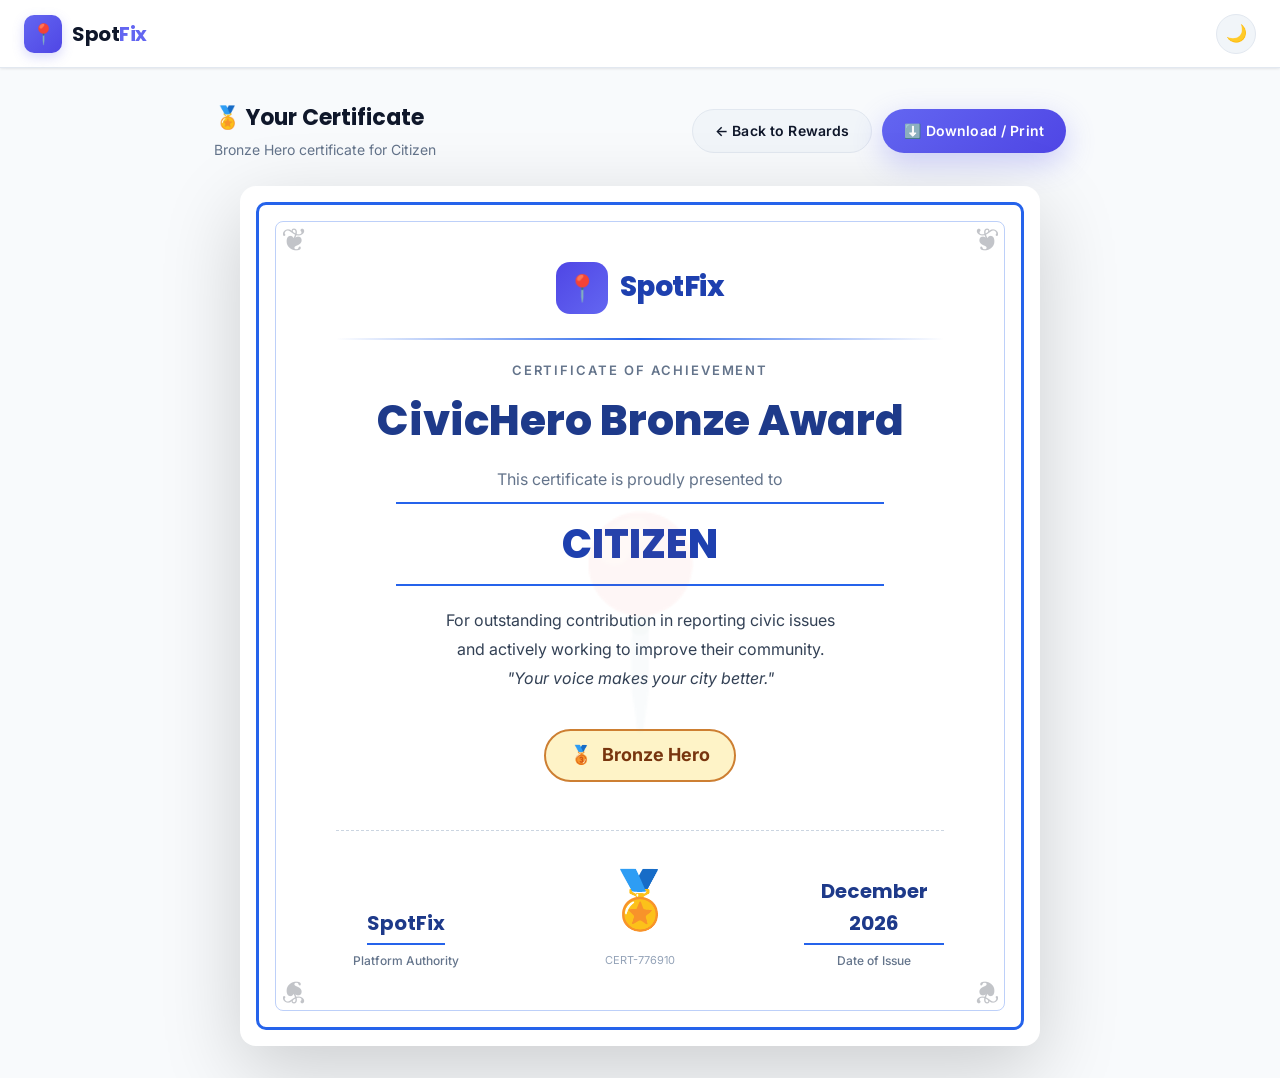
==== spotfix/certificate.html @ 0c202d06 "Added new things in the ui" ====
<!DOCTYPE html>
<html lang="en" data-theme="light">
<head>
<meta charset="UTF-8">
<meta name="viewport" content="width=device-width, initial-scale=1.0">
<title>Certificate – SpotFix</title>
<link rel="stylesheet" href="style.css">
<style>
body { background: var(--bg); }

.page-layout {
  max-width: 900px;
  margin: 0 auto;
  padding: 32px 24px;
}

/* Certificate Paper */
.certificate-paper {
  background: white;
  border-radius: 16px;
  box-shadow: 0 24px 80px rgba(0,0,0,0.18);
  position: relative;
  overflow: hidden;
  margin: 0 auto;
  max-width: 800px;
}

[data-theme="dark"] .certificate-paper { background: #fff; color: #111; }

/* Decorative border */
.cert-outer-border {
  margin: 16px;
  border: 3px solid #2563eb;
  border-radius: 10px;
  padding: 16px;
}

.cert-inner-border {
  border: 1px solid rgba(37,99,235,0.3);
  border-radius: 8px;
  padding: 40px 60px;
}

/* Corner ornaments */
.cert-corner {
  position: absolute;
  width: 60px;
  height: 60px;
  font-size: 32px;
  display: flex;
  align-items: center;
  justify-content: center;
  opacity: 0.25;
}

.cert-corner.tl { top: 24px; left: 24px; }
.cert-corner.tr { top: 24px; right: 24px; transform: scaleX(-1); }
.cert-corner.bl { bottom: 24px; left: 24px; transform: scaleY(-1); }
.cert-corner.br { bottom: 24px; right: 24px; transform: scale(-1,-1); }

/* Background watermark */
.cert-watermark {
  position: absolute;
  inset: 0;
  display: flex;
  align-items: center;
  justify-content: center;
  font-size: 200px;
  opacity: 0.04;
  pointer-events: none;
  color: #2563eb;
  font-weight: 900;
}

/* Logo / Header */
.cert-logo-row {
  display: flex;
  align-items: center;
  justify-content: center;
  gap: 12px;
  margin-bottom: 24px;
  color: #2563eb;
}

.cert-logo-icon {
  width: 52px;
  height: 52px;
  background: linear-gradient(135deg, #4f46e5, #6366f1);
  border-radius: 14px;
  display: flex;
  align-items: center;
  justify-content: center;
  font-size: 26px;
  color: white;
}

.cert-logo-name {
  font-family: 'Poppins', sans-serif;
  font-size: 28px;
  font-weight: 800;
  color: #1e40af;
  letter-spacing: -0.5px;
}

.cert-divider-line {
  height: 2px;
  background: linear-gradient(90deg, transparent, #2563eb, transparent);
  margin: 20px 0;
}

.cert-subtitle {
  text-align: center;
  font-size: 13px;
  font-weight: 600;
  text-transform: uppercase;
  letter-spacing: 0.15em;
  color: #64748b;
  margin-bottom: 16px;
}

.cert-title {
  text-align: center;
  font-family: 'Poppins', sans-serif;
  font-size: 42px;
  font-weight: 800;
  color: #1e3a8a;
  margin-bottom: 8px;
  line-height: 1.2;
}

.cert-presents {
  text-align: center;
  font-size: 16px;
  color: #64748b;
  margin: 20px 0 10px;
}

.cert-name {
  text-align: center;
  font-family: 'Poppins', sans-serif;
  font-size: 40px;
  font-weight: 800;
  color: #1e40af;
  padding: 8px 0;
  border-bottom: 2px solid #2563eb;
  border-top: 2px solid #2563eb;
  margin: 10px 60px;
}

.cert-body {
  text-align: center;
  font-size: 16px;
  color: #334155;
  line-height: 1.8;
  margin: 20px 20px;
}

.cert-tier-badge {
  display: inline-flex;
  align-items: center;
  gap: 10px;
  padding: 10px 24px;
  border-radius: 999px;
  font-size: 18px;
  font-weight: 700;
  margin: 16px 0;
  border: 2px solid;
}

.cert-tier-bronze   { background: #fef3c7; color: #78350f; border-color: #cd7f32; }
.cert-tier-silver   { background: #f1f5f9; color: #334155; border-color: #9e9e9e; }
.cert-tier-gold     { background: #fffbeb; color: #78350f; border-color: #f59e0b; }
.cert-tier-platinum { background: #ede9fe; color: #3730a3; border-color: #6366f1; }

/* Footer area */
.cert-footer {
  display: flex;
  justify-content: space-between;
  align-items: flex-end;
  margin-top: 32px;
  padding-top: 24px;
  border-top: 1px dashed #cbd5e1;
}

.cert-sig-line {
  width: 140px;
  text-align: center;
}

.cert-sig-label {
  font-size: 12px;
  color: #64748b;
  margin-top: 6px;
  font-weight: 500;
}

.cert-sig-val {
  font-family: 'Poppins', sans-serif;
  font-size: 20px;
  font-weight: 700;
  color: #1e3a8a;
  padding-bottom: 4px;
  border-bottom: 2px solid #2563eb;
  display: inline-block;
}

.cert-seal {
  font-size: 56px;
  text-align: center;
}

.cert-number {
  font-size: 11px;
  color: #94a3b8;
  margin-top: 8px;
  text-align: center;
}

/* Print styles */
@media print {
  .no-print { display: none !important; }
  body { background: white !important; }
  .certificate-paper { box-shadow: none !important; }
}
</style>
</head>
<body>

<!-- NAVBAR (hidden on print) -->
<nav class="sf-nav no-print">
  <a href="home.html" class="sf-nav__logo">
    <div class="sf-nav__logo-icon">📍</div>
    <div class="sf-nav__logo-text">Spot<span>Fix</span></div>
  </a>
  <div style="margin-left:auto;display:flex;gap:10px;">
    <button class="sf-nav__theme" onclick="toggleTheme()" id="themeBtn">🌙</button>
  </div>
</nav>

<div class="page-layout">
  <!-- Action Buttons (no-print) -->
  <div class="no-print" style="display:flex;align-items:center;justify-content:space-between;margin-bottom:24px;">
    <div>
      <h1 class="sf-section-title">🏅 Your Certificate</h1>
      <p class="sf-section-sub" id="certSubText">Download or share your achievement</p>
    </div>
    <div style="display:flex;gap:10px;">
      <a href="rewards.html" class="sf-btn sf-btn-ghost">← Back to Rewards</a>
      <button class="sf-btn sf-btn-primary" onclick="window.print()">⬇️ Download / Print</button>
    </div>
  </div>

  <!-- Certificate -->
  <div class="certificate-paper" id="certBox">
    <!-- Watermark -->
    <div class="cert-watermark">📍</div>

    <!-- Corner ornaments -->
    <div class="cert-corner tl">❦</div>
    <div class="cert-corner tr">❦</div>
    <div class="cert-corner bl">❦</div>
    <div class="cert-corner br">❦</div>

    <div class="cert-outer-border">
      <div class="cert-inner-border">

        <!-- Logo -->
        <div class="cert-logo-row">
          <div class="cert-logo-icon">📍</div>
          <div class="cert-logo-name">SpotFix</div>
        </div>

        <div class="cert-divider-line"></div>
        <div class="cert-subtitle">Certificate of Achievement</div>

        <div class="cert-title" id="certTitle">CivicHero Award</div>

        <div class="cert-presents">This certificate is proudly presented to</div>

        <div class="cert-name" id="certName">CITIZEN NAME</div>

        <div class="cert-body" id="certBody">
          For outstanding contribution in reporting civic issues<br>
          and actively working to improve their community.<br>
          <em>"Your voice makes your city better."</em>
        </div>

        <div style="text-align:center;margin:16px 0;">
          <div class="cert-tier-badge cert-tier-bronze" id="tierBadge">
            <span id="tierIcon">🥉</span>
            <span id="tierName">Bronze Hero</span>
          </div>
        </div>

        <div class="cert-footer">
          <div class="cert-sig-line">
            <div class="cert-sig-val">SpotFix</div>
            <div class="cert-sig-label">Platform Authority</div>
          </div>

          <div>
            <div class="cert-seal">🏅</div>
            <div class="cert-number" id="certId">CERT-00000</div>
          </div>

          <div class="cert-sig-line">
            <div class="cert-sig-val" id="certDate">Oct 2025</div>
            <div class="cert-sig-label">Date of Issue</div>
          </div>
        </div>

      </div>
    </div>
  </div>
</div>

<script>
(function() {
  const saved = localStorage.getItem('sf_theme') || 'light';
  document.documentElement.setAttribute('data-theme', saved);
  document.getElementById('themeBtn').textContent = saved === 'dark' ? '☀️' : '🌙';
})();
function toggleTheme() {
  const html = document.documentElement;
  const next = html.getAttribute('data-theme') === 'dark' ? 'light' : 'dark';
  html.setAttribute('data-theme', next);
  localStorage.setItem('sf_theme', next);
  document.getElementById('themeBtn').textContent = next === 'dark' ? '☀️' : '🌙';
}

const user = localStorage.getItem('user_name') || 'Citizen';
const tier = localStorage.getItem('active_certificate_tier') || 'bronze';

const tiers = {
  bronze:   { name: 'Bronze Hero',     icon: '🥉', title: 'CivicHero Bronze Award',    badgeClass: 'cert-tier-bronze' },
  silver:   { name: 'Silver Citizen',  icon: '🥈', title: 'CivicHero Silver Award',    badgeClass: 'cert-tier-silver' },
  gold:     { name: 'Gold Champion',   icon: '🥇', title: 'CivicHero Gold Award',      badgeClass: 'cert-tier-gold' },
  platinum: { name: 'Platinum Legend', icon: '💎', title: 'CivicHero Platinum Award',  badgeClass: 'cert-tier-platinum' },
};

const t = tiers[tier] || tiers.bronze;

document.getElementById('certName').textContent = user.toUpperCase();
document.getElementById('certTitle').textContent = t.title;
document.getElementById('tierIcon').textContent = t.icon;
document.getElementById('tierName').textContent = t.name;

const badge = document.getElementById('tierBadge');
badge.className = 'cert-tier-badge ' + t.badgeClass;

const now = new Date();
document.getElementById('certDate').textContent = now.toLocaleDateString('en-IN', {month:'long', year:'numeric'});
document.getElementById('certId').textContent = 'CERT-' + Date.now().toString().slice(-6);
document.getElementById('certSubText').textContent = `${t.name} certificate for ${user}`;
</script>
</body>
</html>
---- spotfix/style.css ----
/* ============================================================
   SPOTFIX — GLOBAL DESIGN SYSTEM
   style.css — shared across ALL pages
   ============================================================ */

/* ---------- GOOGLE FONTS ---------- */
@import url('https://fonts.googleapis.com/css2?family=Inter:wght@300;400;500;600;700;800&family=Poppins:wght@400;600;700;800&display=swap');

/* ---------- DESIGN TOKENS ---------- */
:root {
  /* Brand Colors */
  --primary: #6366f1;
  --primary-dark: #4f46e5;
  --primary-light: #818cf8;
  --primary-glow: rgba(99, 102, 241, 0.25);

  /* Semantic Colors */
  --success: #10b981;
  --success-bg: rgba(16,185,129,0.12);
  --warning: #f59e0b;
  --warning-bg: rgba(245,158,11,0.12);
  --danger: #ef4444;
  --danger-bg: rgba(239,68,68,0.12);
  --info: #3b82f6;
  --info-bg: rgba(59,130,246,0.12);

  /* Status Colors */
  --status-pending: #f59e0b;
  --status-verified: #3b82f6;
  --status-inprogress: #8b5cf6;
  --status-solved: #10b981;

  /* Light Mode Surfaces */
  --bg: #f8fafc;
  --bg-2: #f1f5f9;
  --card: #ffffff;
  --card-2: #f8fafc;
  --border: #e2e8f0;
  --border-2: #cbd5e1;

  /* Light Mode Text */
  --text: #0f172a;
  --text-2: #334155;
  --text-muted: #64748b;
  --text-subtle: #94a3b8;

  /* Shadows */
  --shadow-xs: 0 1px 3px rgba(15,23,42,0.06), 0 1px 2px rgba(15,23,42,0.04);
  --shadow-sm: 0 4px 12px rgba(15,23,42,0.08);
  --shadow-md: 0 8px 24px rgba(15,23,42,0.12);
  --shadow-lg: 0 20px 48px rgba(15,23,42,0.16);
  --shadow-xl: 0 32px 64px rgba(15,23,42,0.2);
  --shadow-primary: 0 10px 30px rgba(99,102,241,0.3);

  /* Border Radius */
  --r-sm: 8px;
  --r-md: 14px;
  --r-lg: 20px;
  --r-xl: 28px;
  --r-full: 9999px;

  /* Spacing */
  --nav-h: 68px;

  /* Transitions */
  --ease: cubic-bezier(0.4, 0, 0.2, 1);
  --fast: 150ms;
  --normal: 250ms;
  --slow: 400ms;
}

/* ---------- DARK MODE TOKENS ---------- */
[data-theme="dark"] {
  --bg: #0f172a;
  --bg-2: #1e293b;
  --card: #1e293b;
  --card-2: #263244;
  --border: #334155;
  --border-2: #475569;

  --text: #f1f5f9;
  --text-2: #e2e8f0;
  --text-muted: #94a3b8;
  --text-subtle: #64748b;

  --shadow-xs: 0 1px 3px rgba(0,0,0,0.3);
  --shadow-sm: 0 4px 12px rgba(0,0,0,0.4);
  --shadow-md: 0 8px 24px rgba(0,0,0,0.5);
  --shadow-lg: 0 20px 48px rgba(0,0,0,0.6);
  --shadow-xl: 0 32px 64px rgba(0,0,0,0.7);
}

/* ---------- RESET & BASE ---------- */
*, *::before, *::after {
  box-sizing: border-box;
  margin: 0;
  padding: 0;
}

html {
  scroll-behavior: smooth;
}

body {
  font-family: 'Inter', sans-serif;
  background: var(--bg);
  color: var(--text);
  line-height: 1.6;
  transition: background var(--normal) var(--ease), color var(--normal) var(--ease);
  -webkit-font-smoothing: antialiased;
}

/* ---------- NAVBAR ---------- */
.sf-nav {
  position: sticky;
  top: 0;
  z-index: 900;
  height: var(--nav-h);
  background: var(--card);
  border-bottom: 1px solid var(--border);
  box-shadow: var(--shadow-xs);
  display: flex;
  align-items: center;
  padding: 0 24px;
  gap: 16px;
  backdrop-filter: blur(12px);
  transition: background var(--normal) var(--ease);
}

.sf-nav__logo {
  display: flex;
  align-items: center;
  gap: 10px;
  text-decoration: none;
  flex-shrink: 0;
}

.sf-nav__logo-icon {
  width: 38px;
  height: 38px;
  background: linear-gradient(135deg, var(--primary), var(--primary-dark));
  border-radius: 10px;
  display: flex;
  align-items: center;
  justify-content: center;
  font-size: 20px;
  color: white;
  box-shadow: 0 4px 12px var(--primary-glow);
}

.sf-nav__logo-text {
  font-family: 'Poppins', sans-serif;
  font-weight: 700;
  font-size: 20px;
  color: var(--text);
  letter-spacing: -0.5px;
}

.sf-nav__logo-text span {
  color: var(--primary);
}

.sf-nav__links {
  display: flex;
  align-items: center;
  gap: 4px;
  margin-left: auto;
  list-style: none;
}

.sf-nav__links a {
  display: flex;
  align-items: center;
  gap: 6px;
  padding: 7px 14px;
  border-radius: var(--r-full);
  text-decoration: none;
  font-size: 14px;
  font-weight: 500;
  color: var(--text-muted);
  transition: all var(--normal) var(--ease);
  white-space: nowrap;
}

.sf-nav__links a:hover {
  background: var(--bg-2);
  color: var(--text);
}

.sf-nav__links a.active {
  background: var(--primary-glow);
  color: var(--primary);
}

.sf-nav__actions {
  display: flex;
  align-items: center;
  gap: 8px;
  flex-shrink: 0;
}

/* Notification Bell */
.sf-nav__bell {
  position: relative;
  width: 40px;
  height: 40px;
  border-radius: var(--r-full);
  background: var(--bg-2);
  border: 1px solid var(--border);
  display: flex;
  align-items: center;
  justify-content: center;
  cursor: pointer;
  font-size: 17px;
  transition: all var(--normal) var(--ease);
}

.sf-nav__bell:hover {
  background: var(--border);
}

.sf-nav__badge {
  position: absolute;
  top: -4px;
  right: -4px;
  width: 18px;
  height: 18px;
  background: var(--danger);
  border-radius: var(--r-full);
  font-size: 10px;
  font-weight: 700;
  color: white;
  display: flex;
  align-items: center;
  justify-content: center;
  border: 2px solid var(--card);
}

/* Dark Mode Toggle */
.sf-nav__theme {
  width: 40px;
  height: 40px;
  border-radius: var(--r-full);
  background: var(--bg-2);
  border: 1px solid var(--border);
  display: flex;
  align-items: center;
  justify-content: center;
  cursor: pointer;
  font-size: 17px;
  transition: all var(--normal) var(--ease);
}

.sf-nav__theme:hover {
  background: var(--border);
}

/* Avatar */
.sf-nav__avatar {
  width: 38px;
  height: 38px;
  border-radius: var(--r-full);
  background: linear-gradient(135deg, var(--primary), var(--primary-dark));
  display: flex;
  align-items: center;
  justify-content: center;
  font-size: 15px;
  font-weight: 700;
  color: white;
  cursor: pointer;
  border: 2px solid var(--border);
  transition: all var(--normal) var(--ease);
}

.sf-nav__avatar:hover {
  border-color: var(--primary);
  transform: scale(1.05);
}

/* Mobile hamburger */
.sf-nav__hamburger {
  display: none;
  width: 40px;
  height: 40px;
  border-radius: var(--r-md);
  background: var(--bg-2);
  border: 1px solid var(--border);
  align-items: center;
  justify-content: center;
  cursor: pointer;
  font-size: 20px;
  flex-direction: column;
  gap: 5px;
  padding: 9px;
}

.sf-nav__hamburger span {
  display: block;
  width: 100%;
  height: 2px;
  background: var(--text);
  border-radius: 2px;
  transition: all var(--normal) var(--ease);
}

/* Mobile nav drawer */
.sf-mobile-nav {
  display: none;
  flex-direction: column;
  position: fixed;
  top: var(--nav-h);
  left: 0; right: 0;
  background: var(--card);
  border-bottom: 1px solid var(--border);
  padding: 12px 16px;
  z-index: 850;
  box-shadow: var(--shadow-md);
}

.sf-mobile-nav.open {
  display: flex;
}

.sf-mobile-nav a {
  display: flex;
  align-items: center;
  gap: 10px;
  padding: 12px 14px;
  border-radius: var(--r-md);
  text-decoration: none;
  font-size: 15px;
  font-weight: 500;
  color: var(--text-2);
  transition: all var(--fast) var(--ease);
}

.sf-mobile-nav a:hover {
  background: var(--bg-2);
  color: var(--primary);
}

/* ---------- LAYOUT HELPERS ---------- */
.sf-container {
  max-width: 1200px;
  margin: 0 auto;
  padding: 0 24px;
}

.sf-page {
  padding-top: 32px;
  padding-bottom: 64px;
  min-height: calc(100vh - var(--nav-h));
}

/* ---------- BUTTONS ---------- */
.sf-btn {
  display: inline-flex;
  align-items: center;
  justify-content: center;
  gap: 8px;
  padding: 10px 22px;
  border-radius: var(--r-full);
  font-family: 'Inter', sans-serif;
  font-size: 14px;
  font-weight: 600;
  text-decoration: none;
  border: none;
  cursor: pointer;
  transition: all var(--normal) var(--ease);
  white-space: nowrap;
  letter-spacing: 0.01em;
}

.sf-btn-primary {
  background: linear-gradient(135deg, var(--primary), var(--primary-dark));
  color: white;
  box-shadow: var(--shadow-primary);
}

.sf-btn-primary:hover {
  transform: translateY(-2px);
  box-shadow: 0 14px 36px rgba(99,102,241,0.4);
}

.sf-btn-outline {
  background: transparent;
  color: var(--primary);
  border: 2px solid var(--primary);
}

.sf-btn-outline:hover {
  background: var(--primary);
  color: white;
  transform: translateY(-2px);
}

.sf-btn-ghost {
  background: var(--bg-2);
  color: var(--text);
  border: 1px solid var(--border);
}

.sf-btn-ghost:hover {
  background: var(--border);
}

.sf-btn-success {
  background: linear-gradient(135deg, #10b981, #059669);
  color: white;
  box-shadow: 0 10px 28px rgba(16,185,129,0.3);
}

.sf-btn-success:hover {
  transform: translateY(-2px);
  box-shadow: 0 14px 36px rgba(16,185,129,0.4);
}

.sf-btn-danger {
  background: linear-gradient(135deg, #ef4444, #dc2626);
  color: white;
  box-shadow: 0 10px 28px rgba(239,68,68,0.3);
}

.sf-btn-sm {
  padding: 6px 14px;
  font-size: 12px;
}

.sf-btn-lg {
  padding: 14px 30px;
  font-size: 16px;
}

.sf-btn-icon {
  width: 40px;
  height: 40px;
  padding: 0;
  border-radius: var(--r-md);
  border: 1px solid var(--border);
  background: var(--card);
  color: var(--text-muted);
  cursor: pointer;
  display: flex;
  align-items: center;
  justify-content: center;
  font-size: 16px;
  transition: all var(--fast) var(--ease);
}

.sf-btn-icon:hover {
  background: var(--bg-2);
  color: var(--text);
}

/* ---------- CARDS ---------- */
.sf-card {
  background: var(--card);
  border: 1px solid var(--border);
  border-radius: var(--r-lg);
  box-shadow: var(--shadow-sm);
  transition: background var(--normal) var(--ease), border-color var(--normal) var(--ease);
  overflow: hidden;
}

.sf-card-body {
  padding: 24px;
}

.sf-card-hover:hover {
  box-shadow: var(--shadow-md);
  transform: translateY(-2px);
  border-color: var(--border-2);
}

/* Stat Cards */
.sf-stat-card {
  background: var(--card);
  border: 1px solid var(--border);
  border-radius: var(--r-lg);
  padding: 24px;
  box-shadow: var(--shadow-sm);
  display: flex;
  align-items: flex-start;
  gap: 16px;
  transition: all var(--normal) var(--ease);
}

.sf-stat-card:hover {
  box-shadow: var(--shadow-md);
  transform: translateY(-2px);
}

.sf-stat-icon {
  width: 52px;
  height: 52px;
  border-radius: var(--r-md);
  display: flex;
  align-items: center;
  justify-content: center;
  font-size: 24px;
  flex-shrink: 0;
}

.sf-stat-icon.primary { background: var(--primary-glow); }
.sf-stat-icon.success { background: var(--success-bg); }
.sf-stat-icon.warning { background: var(--warning-bg); }
.sf-stat-icon.danger  { background: var(--danger-bg); }
.sf-stat-icon.info    { background: var(--info-bg); }

.sf-stat-value {
  font-family: 'Poppins', sans-serif;
  font-size: 30px;
  font-weight: 800;
  line-height: 1;
  color: var(--text);
}

.sf-stat-label {
  font-size: 13px;
  color: var(--text-muted);
  margin-top: 4px;
  font-weight: 500;
}

/* ---------- FORMS ---------- */
.sf-form-group {
  display: flex;
  flex-direction: column;
  gap: 6px;
  margin-bottom: 18px;
}

.sf-label {
  font-size: 13px;
  font-weight: 600;
  color: var(--text-2);
  letter-spacing: 0.02em;
  text-transform: uppercase;
}

.sf-input,
.sf-select,
.sf-textarea {
  width: 100%;
  padding: 12px 16px;
  border-radius: var(--r-md);
  border: 1.5px solid var(--border);
  background: var(--card);
  color: var(--text);
  font-family: 'Inter', sans-serif;
  font-size: 15px;
  transition: all var(--normal) var(--ease);
  outline: none;
  appearance: none;
}

.sf-input::placeholder,
.sf-textarea::placeholder {
  color: var(--text-subtle);
}

.sf-input:focus,
.sf-select:focus,
.sf-textarea:focus {
  border-color: var(--primary);
  box-shadow: 0 0 0 3px var(--primary-glow);
  background: var(--card);
}

.sf-textarea {
  min-height: 100px;
  resize: vertical;
  line-height: 1.6;
}

.sf-select {
  background-image: url("data:image/svg+xml,%3Csvg xmlns='http://www.w3.org/2000/svg' width='16' height='16' fill='%2364748b' viewBox='0 0 16 16'%3E%3Cpath d='M7.247 11.14 2.451 5.658C1.885 5.013 2.345 4 3.204 4h9.592a1 1 0 0 1 .753 1.659l-4.796 5.48a1 1 0 0 1-1.506 0z'/%3E%3C/svg%3E");
  background-repeat: no-repeat;
  background-position: right 14px center;
  padding-right: 40px;
  cursor: pointer;
}

.sf-input-icon-wrap {
  position: relative;
}

.sf-input-icon-wrap .sf-icon {
  position: absolute;
  left: 14px;
  top: 50%;
  transform: translateY(-50%);
  font-size: 18px;
  color: var(--text-subtle);
  pointer-events: none;
}

.sf-input-icon-wrap .sf-input {
  padding-left: 44px;
}

.sf-input-err {
  border-color: var(--danger) !important;
}

.sf-err-msg {
  font-size: 12px;
  color: var(--danger);
  font-weight: 500;
}

/* ---------- STATUS BADGES ---------- */
.sf-badge {
  display: inline-flex;
  align-items: center;
  gap: 5px;
  padding: 4px 10px;
  border-radius: var(--r-full);
  font-size: 12px;
  font-weight: 600;
  letter-spacing: 0.03em;
}

.sf-badge::before {
  content: '';
  width: 6px;
  height: 6px;
  border-radius: 50%;
  background: currentColor;
  opacity: 0.8;
}

.sf-badge-pending {
  background: var(--warning-bg);
  color: #b45309;
}

[data-theme="dark"] .sf-badge-pending {
  color: #fbbf24;
}

.sf-badge-verified {
  background: var(--info-bg);
  color: #1d4ed8;
}

[data-theme="dark"] .sf-badge-verified {
  color: #60a5fa;
}

.sf-badge-inprogress {
  background: rgba(139,92,246,0.12);
  color: #6d28d9;
}

[data-theme="dark"] .sf-badge-inprogress {
  color: #a78bfa;
}

.sf-badge-solved {
  background: var(--success-bg);
  color: #065f46;
}

[data-theme="dark"] .sf-badge-solved {
  color: #34d399;
}

/* ---------- TABLES ---------- */
.sf-table-wrap {
  overflow-x: auto;
  border-radius: var(--r-lg);
  border: 1px solid var(--border);
  box-shadow: var(--shadow-sm);
}

.sf-table {
  width: 100%;
  border-collapse: collapse;
  background: var(--card);
}

.sf-table thead th {
  background: var(--bg-2);
  padding: 14px 16px;
  text-align: left;
  font-size: 12px;
  font-weight: 700;
  color: var(--text-muted);
  text-transform: uppercase;
  letter-spacing: 0.05em;
  border-bottom: 1px solid var(--border);
}

.sf-table tbody td {
  padding: 14px 16px;
  font-size: 14px;
  color: var(--text-2);
  border-bottom: 1px solid var(--border);
  vertical-align: middle;
}

.sf-table tbody tr:last-child td {
  border-bottom: none;
}

.sf-table tbody tr {
  cursor: pointer;
  transition: background var(--fast) var(--ease);
}

.sf-table tbody tr:hover {
  background: var(--bg-2);
}

/* ---------- SIDEBAR (staff pages) ---------- */
.sf-sidebar {
  width: 240px;
  min-height: calc(100vh - var(--nav-h));
  background: var(--card);
  border-right: 1px solid var(--border);
  padding: 24px 16px;
  display: flex;
  flex-direction: column;
  gap: 4px;
  flex-shrink: 0;
}

.sf-sidebar__title {
  font-size: 11px;
  font-weight: 700;
  color: var(--text-subtle);
  text-transform: uppercase;
  letter-spacing: 0.08em;
  padding: 8px 12px;
  margin-top: 16px;
}

.sf-sidebar a {
  display: flex;
  align-items: center;
  gap: 10px;
  padding: 10px 12px;
  border-radius: var(--r-md);
  text-decoration: none;
  font-size: 14px;
  font-weight: 500;
  color: var(--text-muted);
  transition: all var(--fast) var(--ease);
}

.sf-sidebar a:hover {
  background: var(--bg-2);
  color: var(--text);
}

.sf-sidebar a.active {
  background: var(--primary-glow);
  color: var(--primary);
  font-weight: 600;
}

.sf-sidebar a .icon {
  font-size: 18px;
  width: 24px;
  text-align: center;
}

/* Staff layout */
.sf-staff-layout {
  display: flex;
  min-height: calc(100vh - var(--nav-h));
}

.sf-staff-main {
  flex: 1;
  padding: 32px 28px;
  overflow-x: hidden;
}

/* ---------- SECTION HEADINGS ---------- */
.sf-section-title {
  font-family: 'Poppins', sans-serif;
  font-size: 22px;
  font-weight: 700;
  color: var(--text);
  margin-bottom: 4px;
}

.sf-section-sub {
  font-size: 14px;
  color: var(--text-muted);
}

/* ---------- GRID HELPERS ---------- */
.sf-grid-4 {
  display: grid;
  grid-template-columns: repeat(4, 1fr);
  gap: 18px;
}

.sf-grid-3 {
  display: grid;
  grid-template-columns: repeat(3, 1fr);
  gap: 18px;
}

.sf-grid-2 {
  display: grid;
  grid-template-columns: repeat(2, 1fr);
  gap: 18px;
}

/* ---------- PROGRESS BAR ---------- */
.sf-progress-wrap {
  background: var(--bg-2);
  border-radius: var(--r-full);
  height: 8px;
  overflow: hidden;
}

.sf-progress-bar {
  height: 100%;
  border-radius: var(--r-full);
  background: linear-gradient(90deg, var(--primary), var(--primary-light));
  transition: width 0.8s var(--ease);
}

/* ---------- TOAST NOTIFICATIONS ---------- */
#sf-toast-container {
  position: fixed;
  top: 80px;
  right: 20px;
  z-index: 9999;
  display: flex;
  flex-direction: column;
  gap: 10px;
  pointer-events: none;
}

.sf-toast {
  display: flex;
  align-items: center;
  gap: 10px;
  padding: 14px 18px;
  border-radius: var(--r-md);
  background: var(--card);
  border: 1px solid var(--border);
  box-shadow: var(--shadow-lg);
  font-size: 14px;
  font-weight: 500;
  color: var(--text);
  pointer-events: all;
  animation: toastIn 0.3s var(--ease);
  min-width: 260px;
  max-width: 360px;
}

.sf-toast.success { border-left: 4px solid var(--success); }
.sf-toast.warning { border-left: 4px solid var(--warning); }
.sf-toast.danger  { border-left: 4px solid var(--danger); }
.sf-toast.info    { border-left: 4px solid var(--info); }

@keyframes toastIn {
  from { opacity: 0; transform: translateX(30px); }
  to   { opacity: 1; transform: translateX(0); }
}

/* ---------- MODAL ---------- */
.sf-modal-overlay {
  position: fixed;
  inset: 0;
  background: rgba(0,0,0,0.5);
  backdrop-filter: blur(4px);
  z-index: 1000;
  display: flex;
  align-items: center;
  justify-content: center;
  padding: 20px;
  animation: fadeIn 0.2s var(--ease);
}

.sf-modal {
  background: var(--card);
  border-radius: var(--r-xl);
  box-shadow: var(--shadow-xl);
  border: 1px solid var(--border);
  width: 100%;
  max-width: 520px;
  animation: modalIn 0.3s var(--ease);
}

.sf-modal-header {
  display: flex;
  align-items: center;
  justify-content: space-between;
  padding: 20px 24px;
  border-bottom: 1px solid var(--border);
}

.sf-modal-title {
  font-family: 'Poppins', sans-serif;
  font-size: 18px;
  font-weight: 700;
  color: var(--text);
}

.sf-modal-body {
  padding: 24px;
}

.sf-modal-footer {
  display: flex;
  justify-content: flex-end;
  gap: 10px;
  padding: 16px 24px;
  border-top: 1px solid var(--border);
}

@keyframes modalIn {
  from { opacity: 0; transform: scale(0.95) translateY(10px); }
  to   { opacity: 1; transform: scale(1) translateY(0); }
}

/* ---------- EMPTY STATE ---------- */
.sf-empty {
  display: flex;
  flex-direction: column;
  align-items: center;
  justify-content: center;
  padding: 60px 20px;
  text-align: center;
}

.sf-empty__icon {
  font-size: 56px;
  margin-bottom: 16px;
  opacity: 0.6;
}

.sf-empty__title {
  font-family: 'Poppins', sans-serif;
  font-size: 18px;
  font-weight: 700;
  color: var(--text);
  margin-bottom: 8px;
}

.sf-empty__text {
  font-size: 14px;
  color: var(--text-muted);
  max-width: 320px;
}

/* ---------- CATEGORY CHIP ---------- */
.sf-category-chip {
  display: inline-flex;
  align-items: center;
  gap: 5px;
  padding: 5px 12px;
  border-radius: var(--r-full);
  font-size: 12px;
  font-weight: 600;
  background: var(--bg-2);
  color: var(--text-muted);
  border: 1px solid var(--border);
}

/* ---------- DIVIDER ---------- */
.sf-divider {
  height: 1px;
  background: var(--border);
  margin: 24px 0;
}

/* ---------- ANIMATIONS ---------- */
@keyframes fadeIn {
  from { opacity: 0; }
  to   { opacity: 1; }
}

@keyframes slideUp {
  from { opacity: 0; transform: translateY(20px); }
  to   { opacity: 1; transform: translateY(0); }
}

@keyframes float {
  0%, 100% { transform: translateY(0); }
  50%       { transform: translateY(-12px); }
}

@keyframes pulse-ring {
  0%   { box-shadow: 0 0 0 0 var(--primary-glow); }
  70%  { box-shadow: 0 0 0 14px rgba(99,102,241,0); }
  100% { box-shadow: 0 0 0 0 rgba(99,102,241,0); }
}

@keyframes countUp {
  from { opacity: 0; transform: translateY(10px); }
  to   { opacity: 1; transform: translateY(0); }
}

.sf-anim-fade { animation: fadeIn 0.4s var(--ease) both; }
.sf-anim-slide { animation: slideUp 0.5s var(--ease) both; }

/* Staggered children */
.sf-stagger > *:nth-child(1) { animation-delay: 0ms; }
.sf-stagger > *:nth-child(2) { animation-delay: 60ms; }
.sf-stagger > *:nth-child(3) { animation-delay: 120ms; }
.sf-stagger > *:nth-child(4) { animation-delay: 180ms; }
.sf-stagger > *:nth-child(5) { animation-delay: 240ms; }
.sf-stagger > *:nth-child(6) { animation-delay: 300ms; }

/* ---------- SCROLLBAR ---------- */
::-webkit-scrollbar { width: 6px; height: 6px; }
::-webkit-scrollbar-track { background: transparent; }
::-webkit-scrollbar-thumb { background: var(--border-2); border-radius: 3px; }
::-webkit-scrollbar-thumb:hover { background: var(--text-subtle); }

/* ---------- FOOTER ---------- */
.sf-footer {
  text-align: center;
  padding: 28px 24px;
  border-top: 1px solid var(--border);
  color: var(--text-muted);
  font-size: 13px;
  margin-top: auto;
}

.sf-footer a {
  color: var(--primary);
  text-decoration: none;
}

/* ---------- RESPONSIVE ---------- */
@media (max-width: 1024px) {
  .sf-grid-4 { grid-template-columns: repeat(2, 1fr); }
  .sf-grid-3 { grid-template-columns: repeat(2, 1fr); }
}

@media (max-width: 768px) {
  .sf-nav__links { display: none; }
  .sf-nav__hamburger { display: flex; }
  .sf-nav { padding: 0 16px; }
  .sf-container { padding: 0 16px; }
  .sf-grid-4 { grid-template-columns: repeat(2, 1fr); }
  .sf-grid-3 { grid-template-columns: 1fr; }
  .sf-grid-2 { grid-template-columns: 1fr; }
  .sf-sidebar { display: none; }
  .sf-staff-layout { flex-direction: column; }
  .sf-staff-main { padding: 20px 16px; }
}

@media (max-width: 480px) {
  .sf-grid-4 { grid-template-columns: 1fr; }
  .sf-stat-card { flex-direction: column; gap: 10px; }
  .sf-modal { border-radius: var(--r-lg); }
}

/* ---------- UTILITIES ---------- */
.flex { display: flex; }
.items-center { align-items: center; }
.justify-between { justify-content: space-between; }
.gap-2 { gap: 8px; }
.gap-3 { gap: 12px; }
.gap-4 { gap: 16px; }
.mt-1 { margin-top: 4px; }
.mt-2 { margin-top: 8px; }
.mt-3 { margin-top: 12px; }
.mt-4 { margin-top: 16px; }
.mb-4 { margin-bottom: 16px; }
.mb-6 { margin-bottom: 24px; }
.mb-8 { margin-bottom: 32px; }
.text-sm { font-size: 13px; }
.text-muted { color: var(--text-muted); }
.font-bold { font-weight: 700; }
.text-center { text-align: center; }
.w-full { width: 100%; }
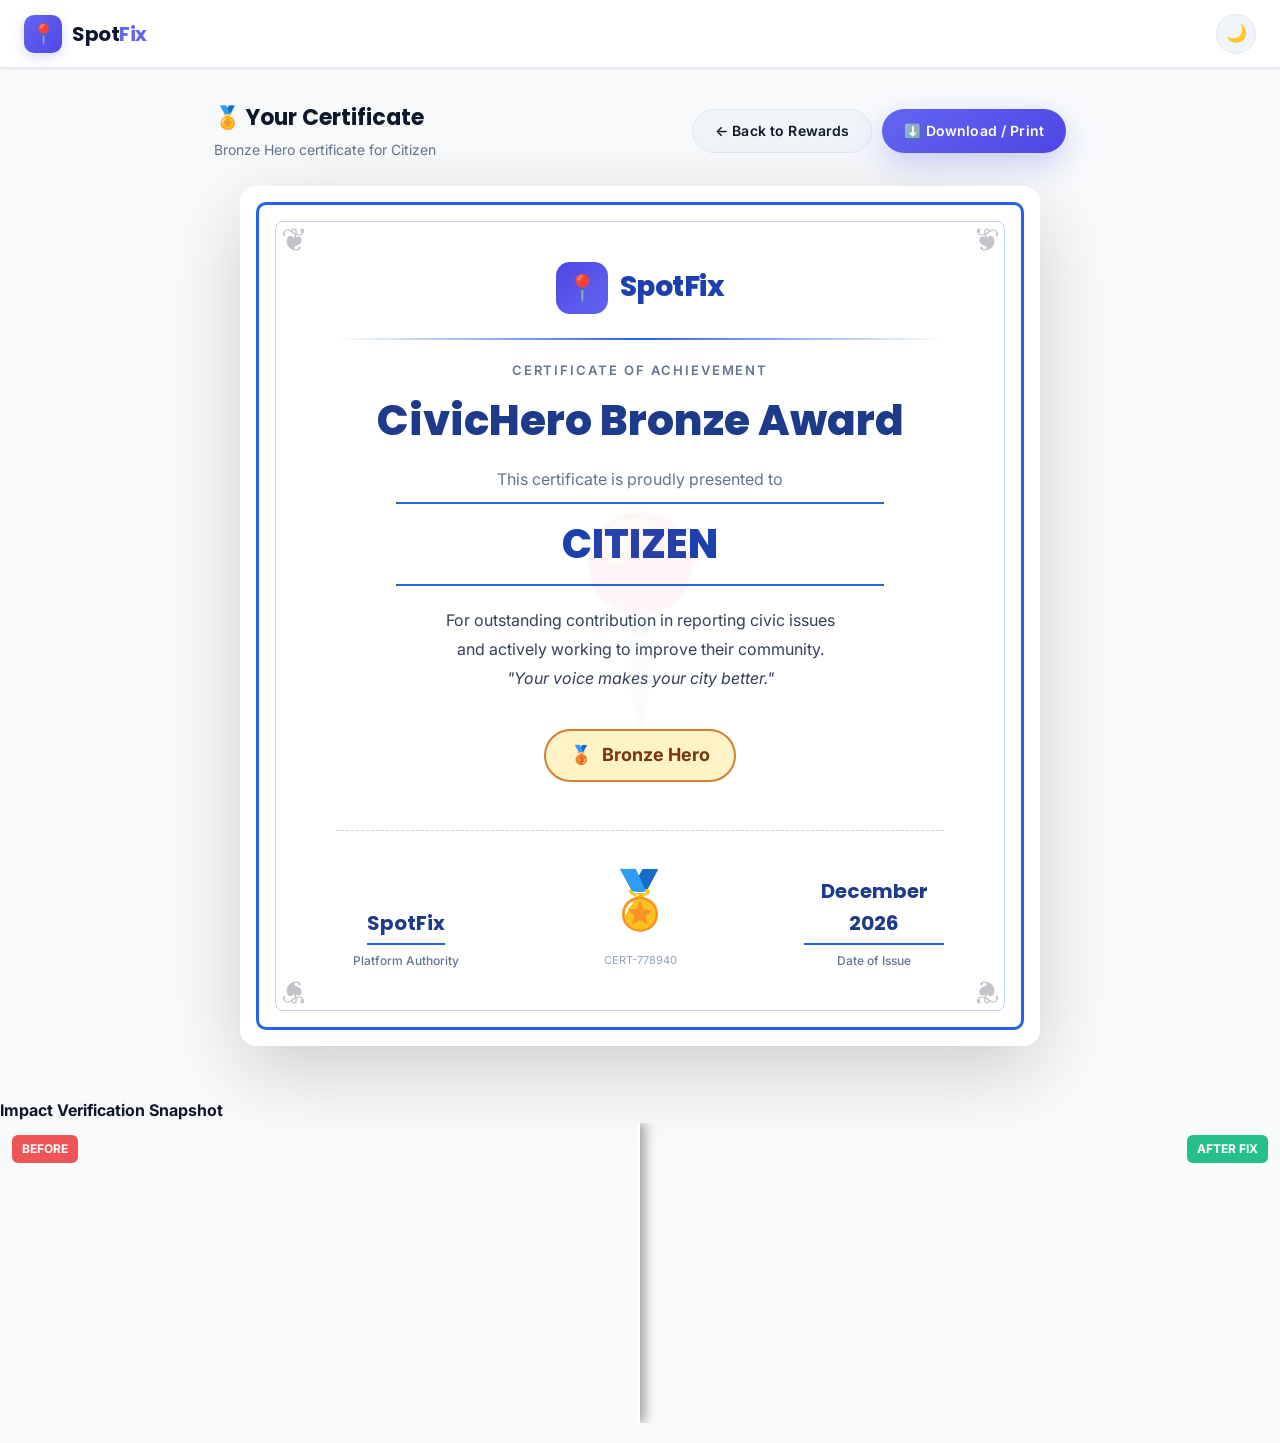
==== commit cb97a402: "feat(slider): add before/after fix visual proof to certificate.html" ====
--- a/spotfix/certificate.html
+++ b/spotfix/certificate.html
@@ -353,5 +353,16 @@
 document.getElementById('certId').textContent = 'CERT-' + Date.now().toString().slice(-6);
 document.getElementById('certSubText').textContent = `${t.name} certificate for ${user}`;
 </script>
+  <script src="assets/js/image-slider.js"></script>
+
+  <div style="margin:20px 0;">
+    <h4>Impact Verification Snapshot</h4>
+    <div id="cert-slider-container"></div>
+  </div>
+  <script>
+    document.addEventListener('DOMContentLoaded', () => {
+      SpotFixSlider.initSlider('cert-slider-container', 'logo.png', 'logo.png');
+    });
+  </script>
 </body>
 </html>
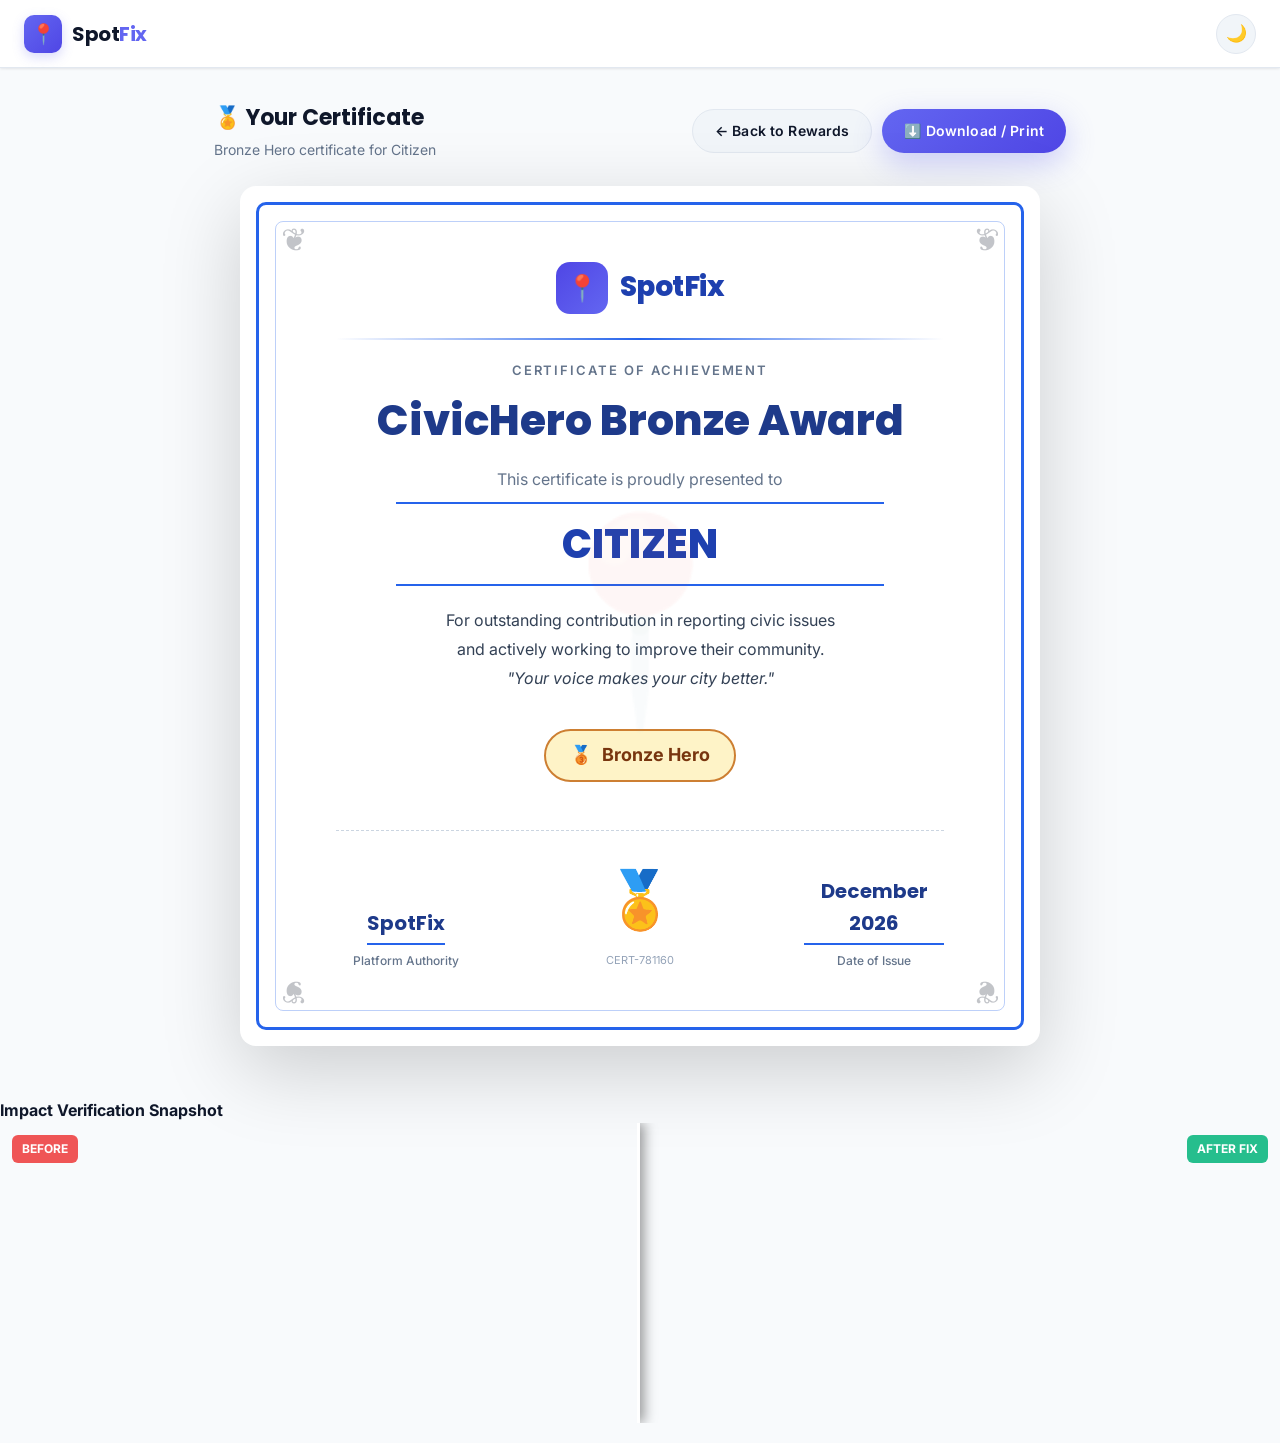
==== commit c20cfaec: "feat(print): link print.css in certificate.html" ====
--- a/spotfix/certificate.html
+++ b/spotfix/certificate.html
@@ -223,6 +223,7 @@
   .certificate-paper { box-shadow: none !important; }
 }
 </style>
+  <link rel="stylesheet" href="assets/css/print.css">
 </head>
 <body>
 
--- a/spotfix/assets/css/print.css
+++ b/spotfix/assets/css/print.css
@@ -0,0 +1,16 @@
+
+/* SpotFix Print & PDF Export Stylesheet */
+@media print {
+  nav, footer, #spotfix-fab, #spotfix-toast-container, #spotfix-hotline-bar, .btn {
+    display: none !important;
+  }
+  body {
+    background: #fff !important;
+    color: #000 !important;
+    font-family: Arial, sans-serif !important;
+  }
+  .card, fieldset {
+    border: 1px solid #ccc !important;
+    box-shadow: none !important;
+  }
+}
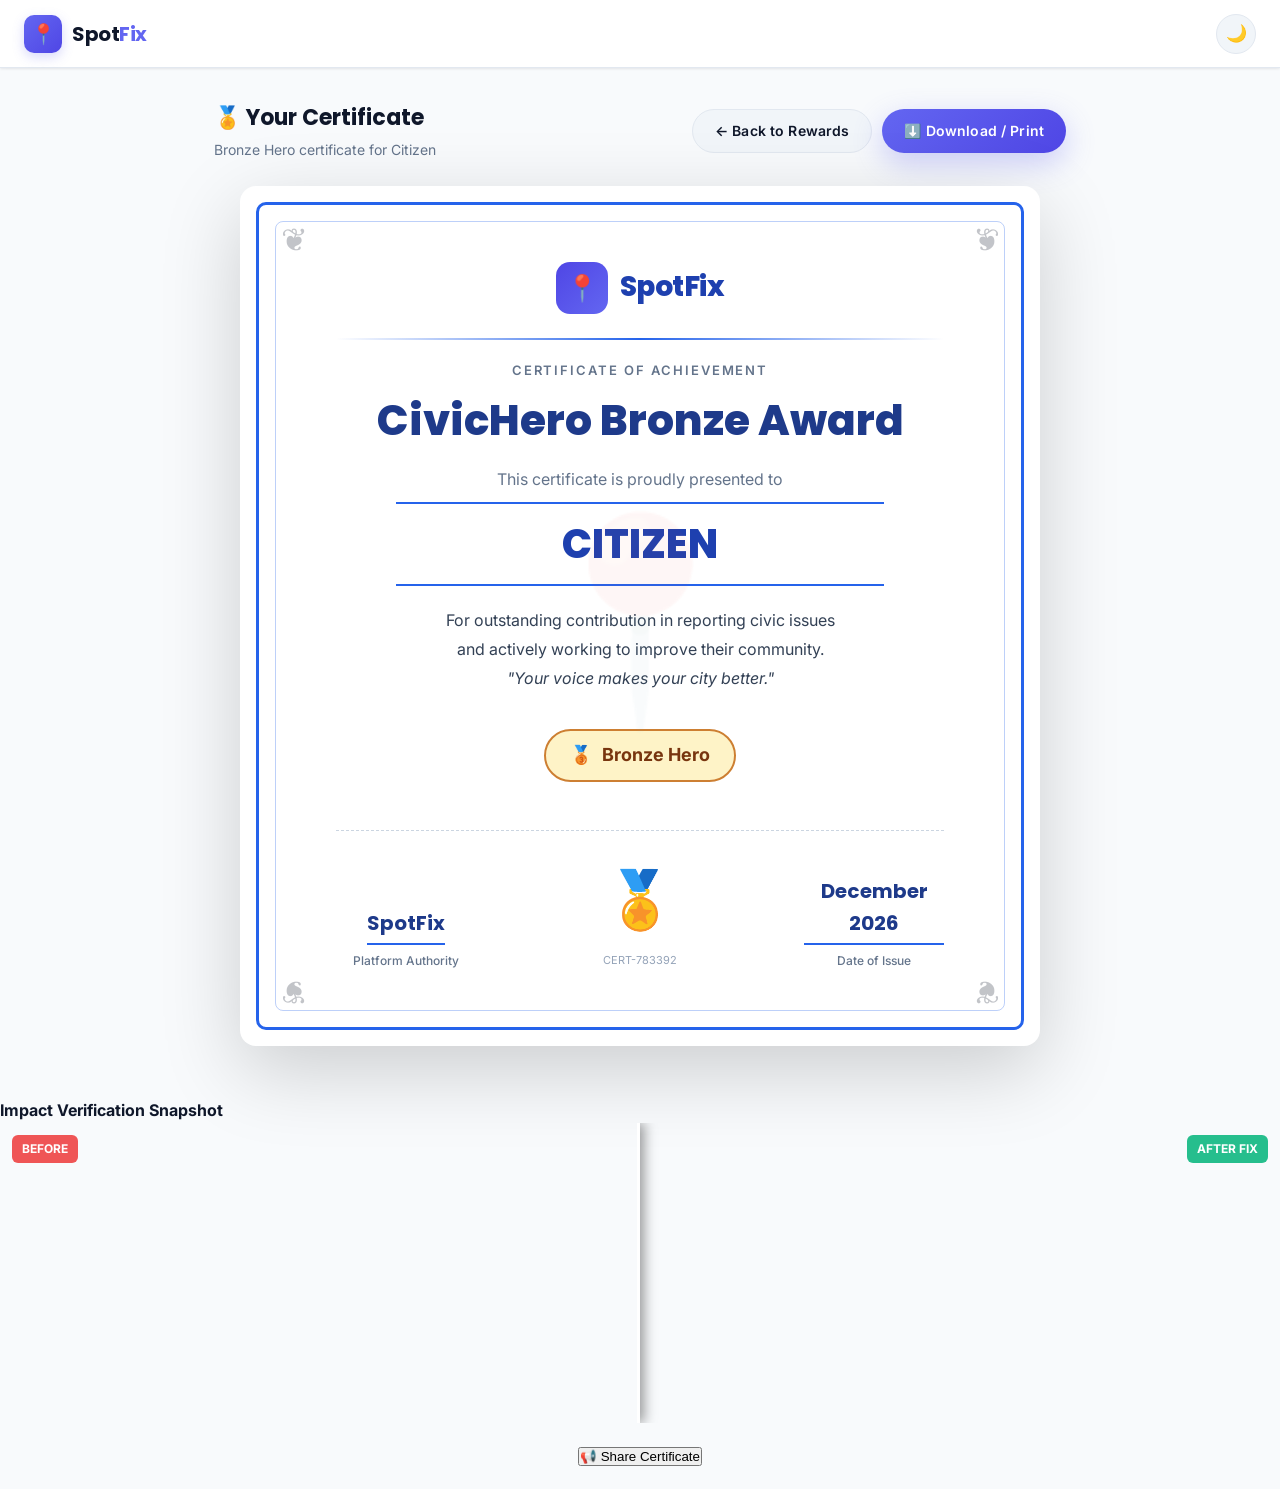
==== commit a40571d1: "feat(share): add share certificate trigger to certificate.html" ====
--- a/spotfix/certificate.html
+++ b/spotfix/certificate.html
@@ -365,5 +365,7 @@
       SpotFixSlider.initSlider('cert-slider-container', 'logo.png', 'logo.png');
     });
   </script>
+  <script src="assets/js/share-widget.js"></script>
+<div style="text-align:center; margin:20px;"><button id="btn-share-cert" class="btn btn-primary" onclick="SpotFixShare.shareReport('SpotFix Certificate of Appreciation', 'Proud to contribute to a cleaner city with SpotFix!')">📢 Share Certificate</button></div>
 </body>
 </html>
--- a/spotfix/style.css
+++ b/spotfix/style.css
@@ -1076,3 +1076,9 @@
 .font-bold { font-weight: 700; }
 .text-center { text-align: center; }
 .w-full { width: 100%; }
+
+/* Accessibility Focus Visible */
+*:focus-visible {
+  outline: 3px solid #6366f1;
+  outline-offset: 2px;
+}
